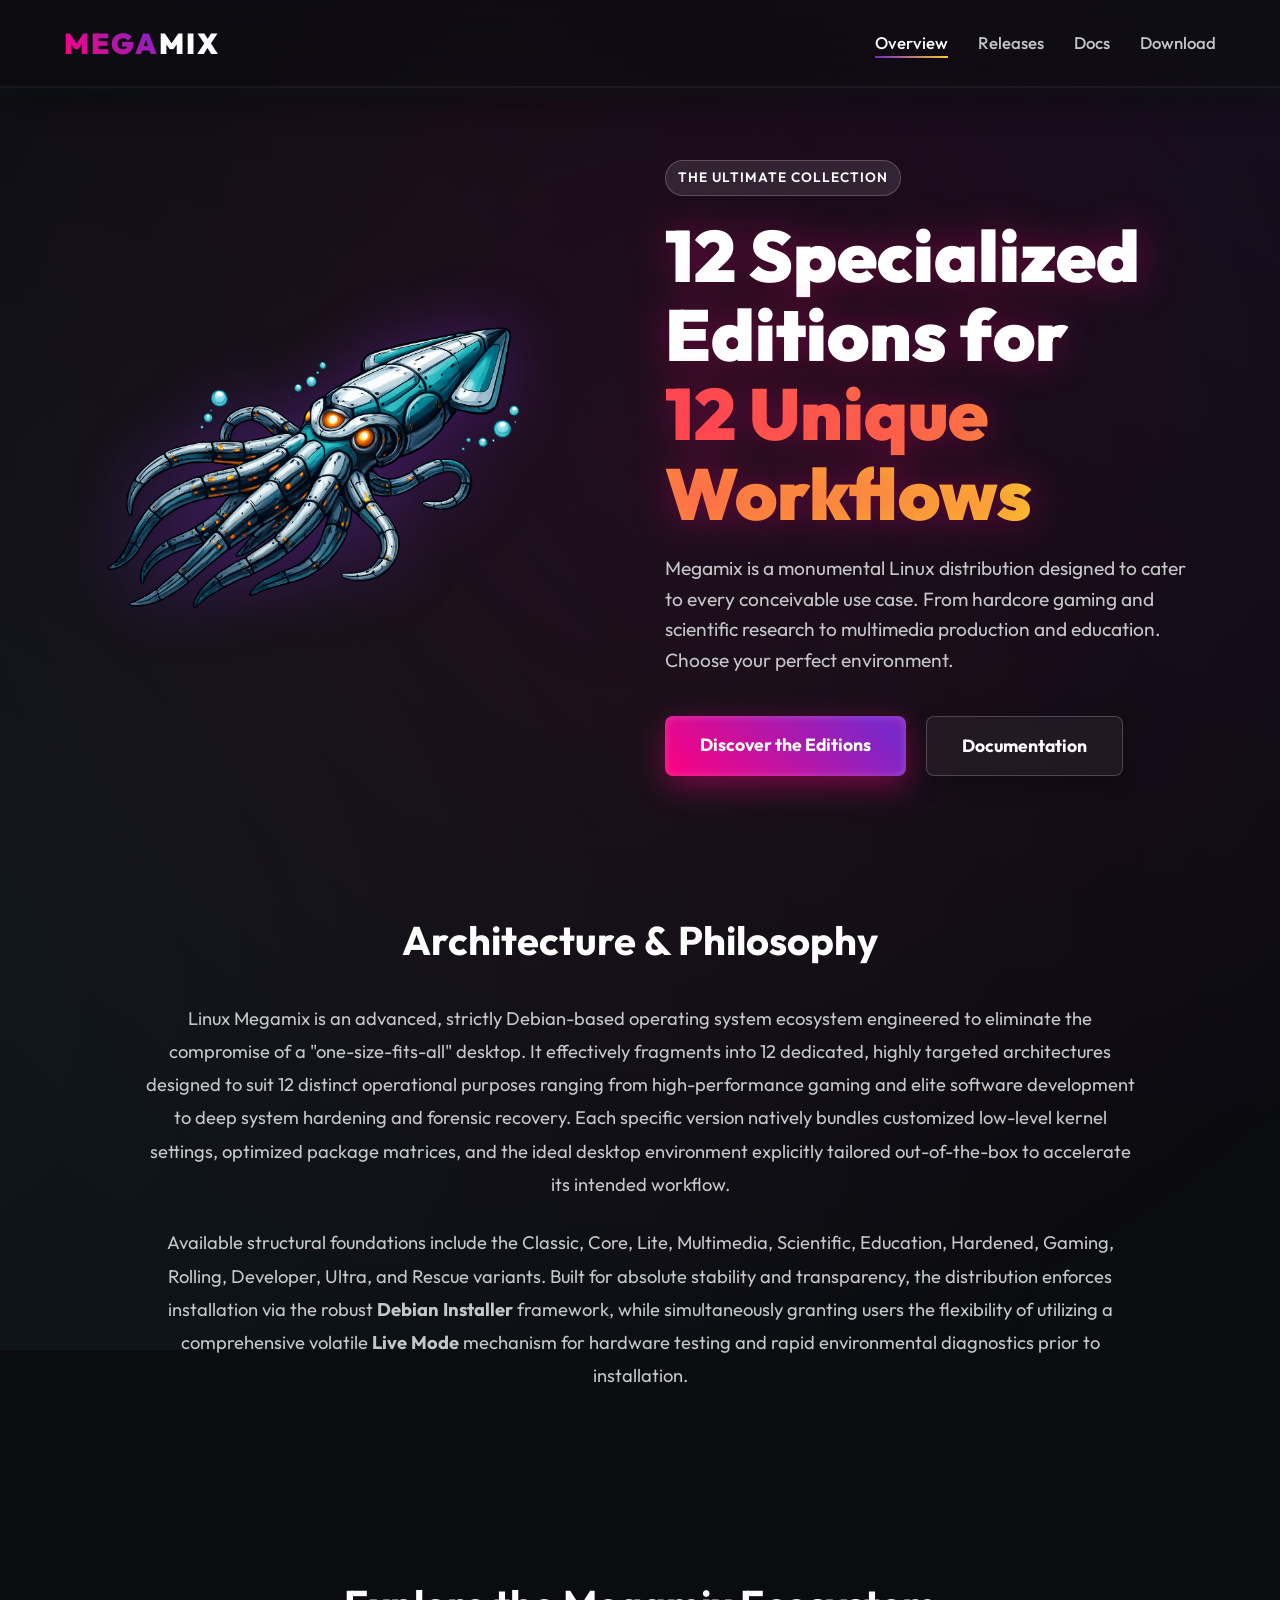
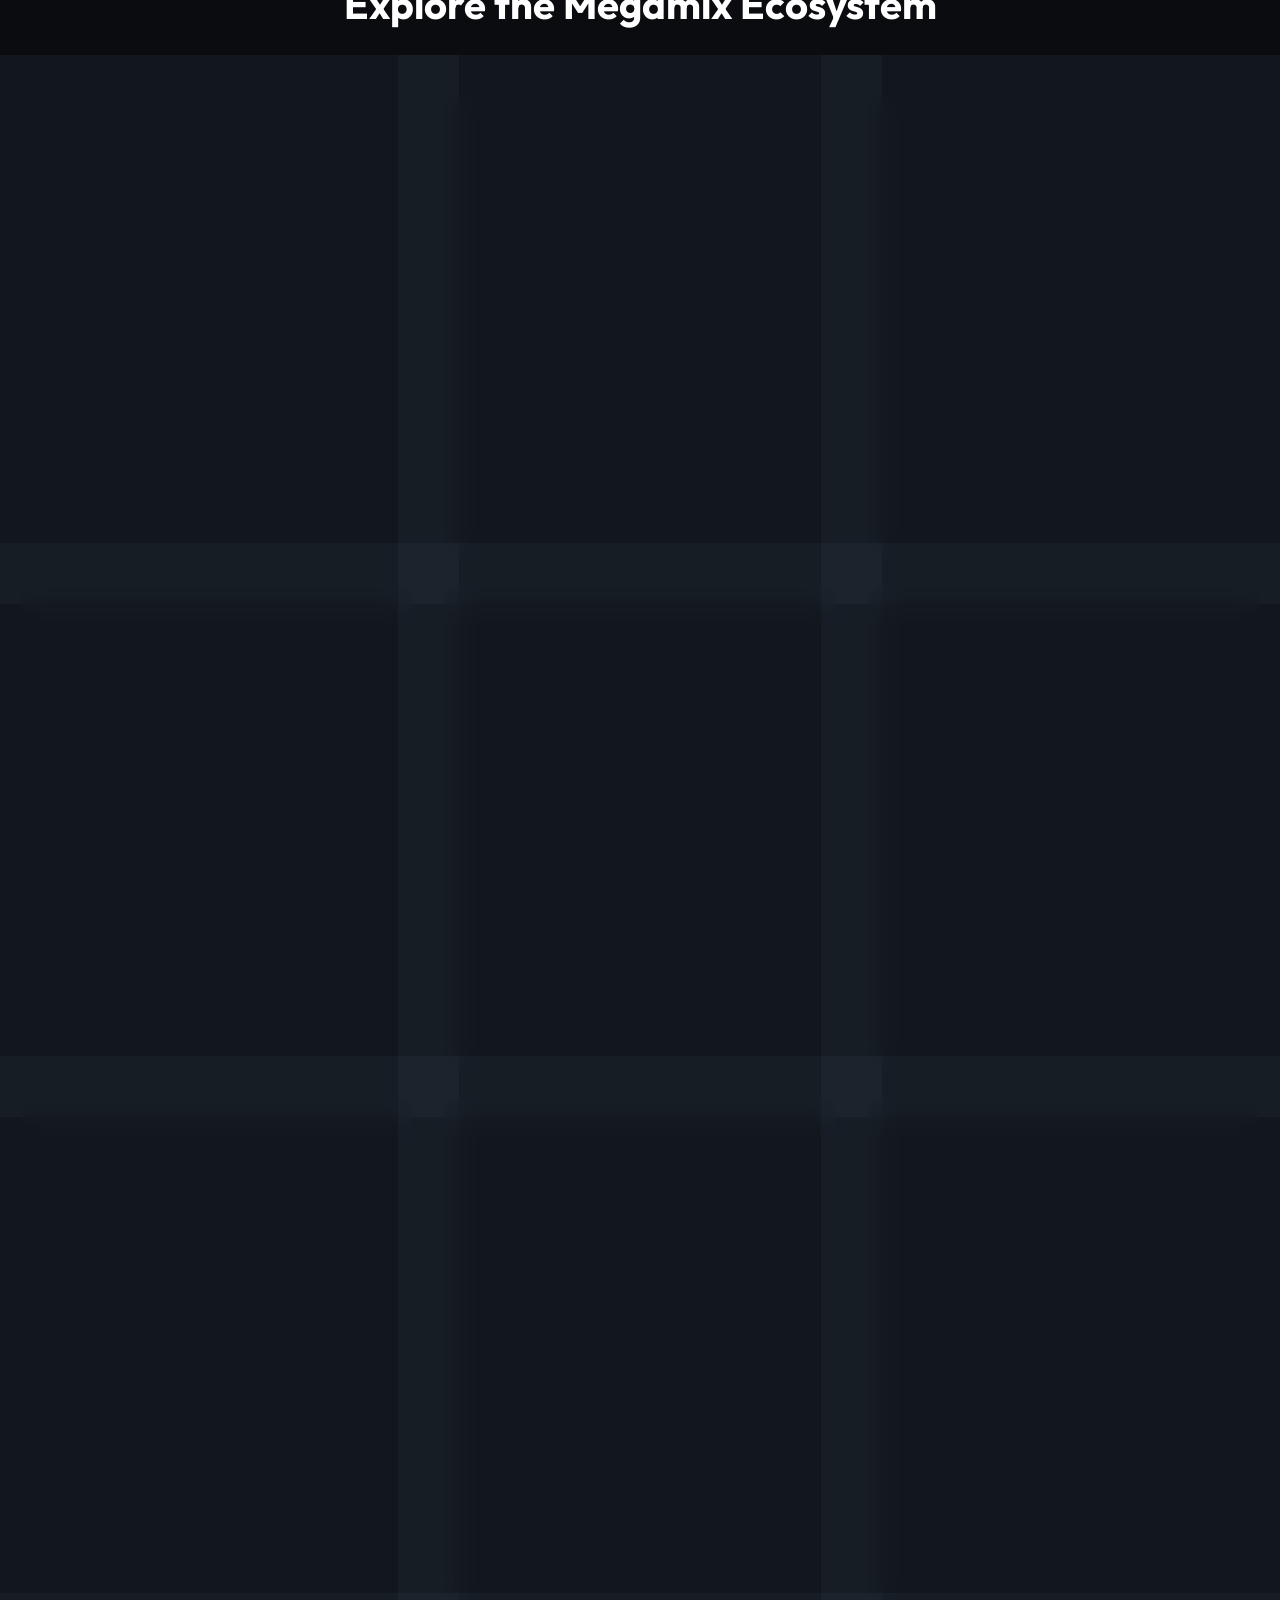
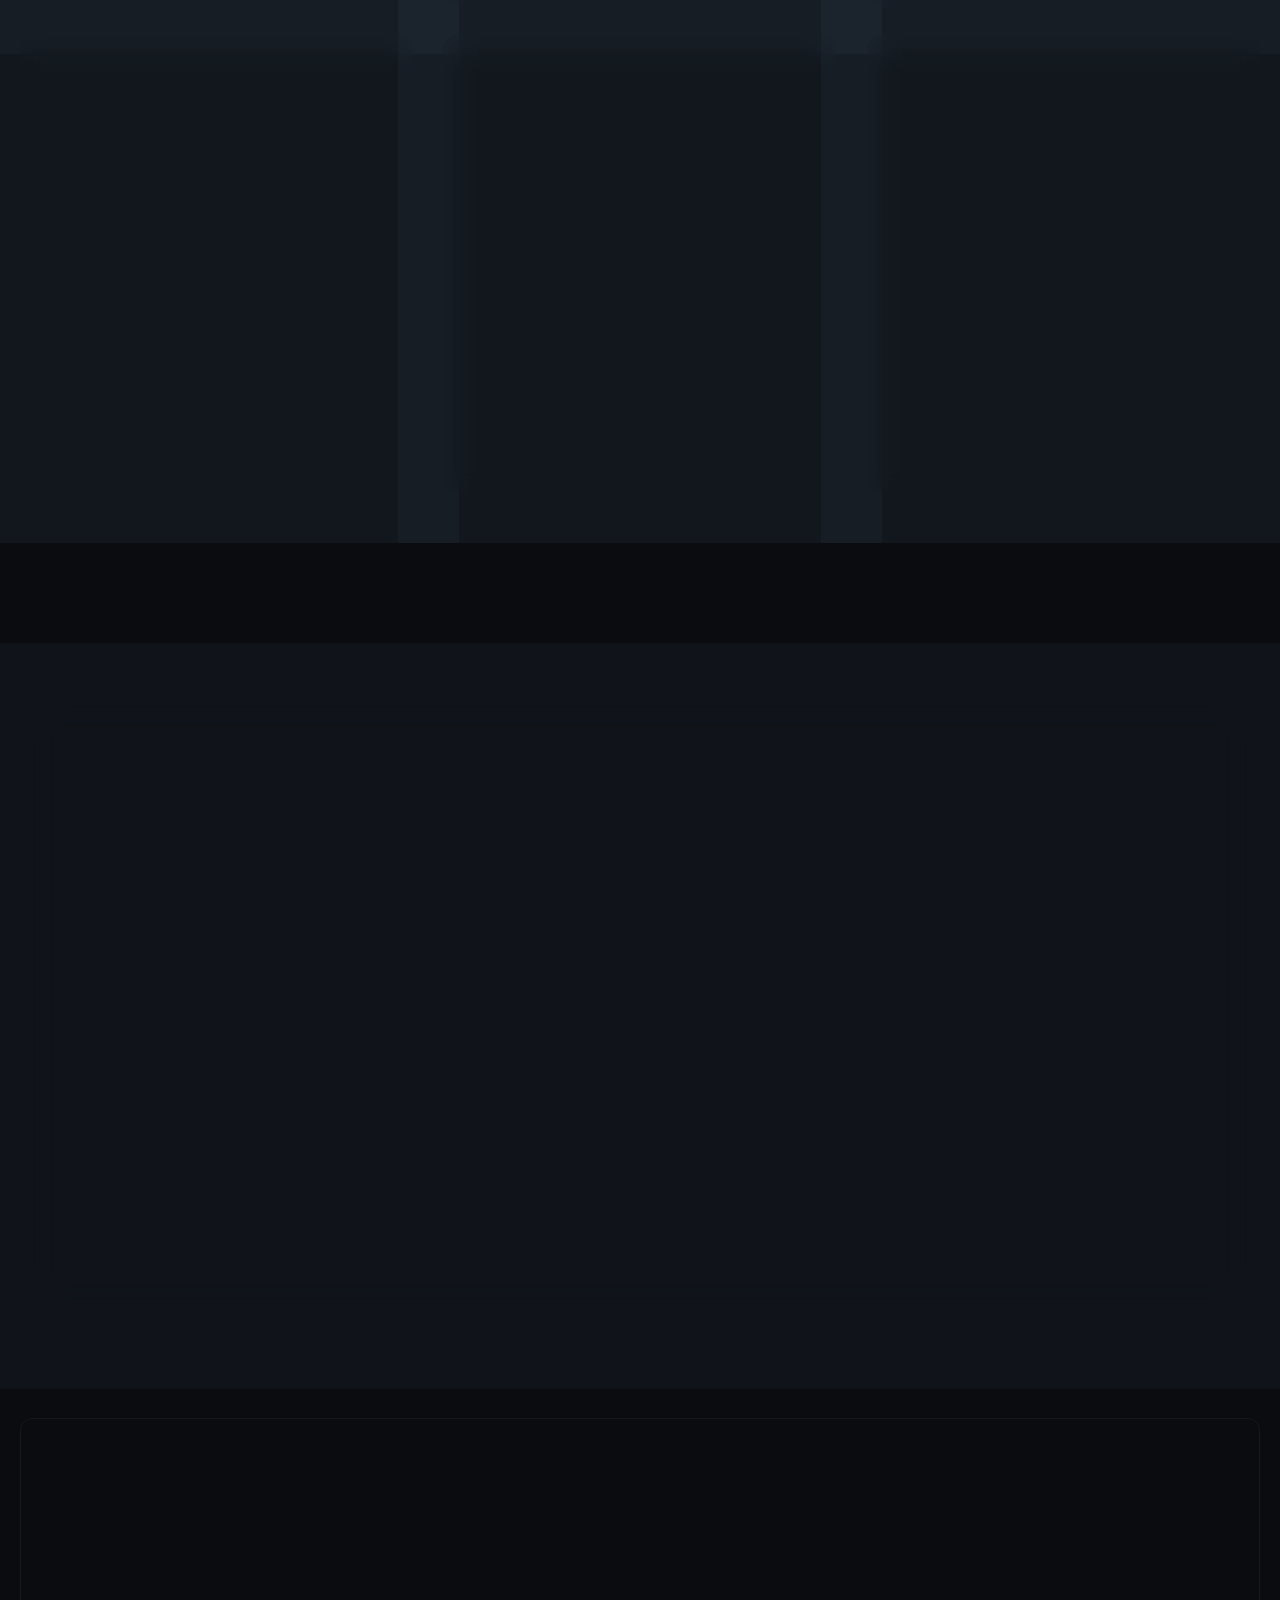
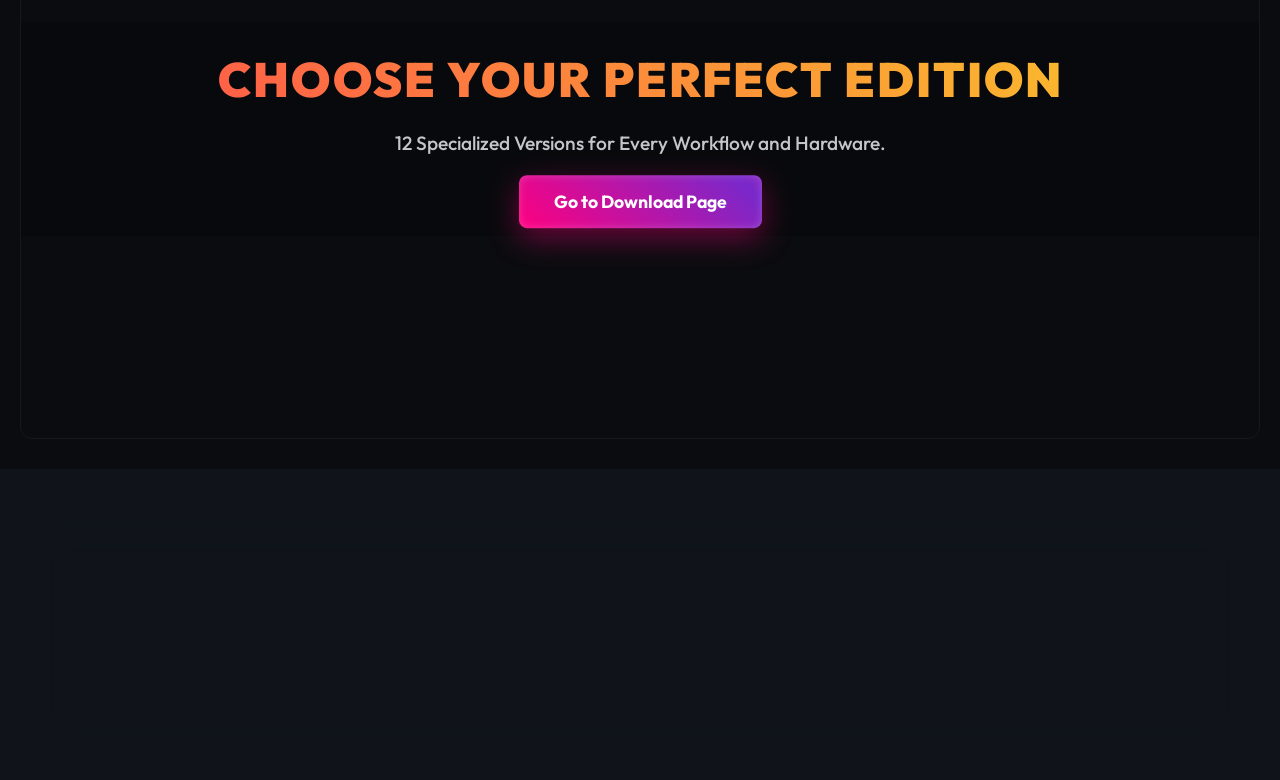
==== index.html @ 6d177a24 "Create" ====
<!DOCTYPE html>
<html lang="en">

<head>
    <meta charset="UTF-8">
    <meta name="viewport" content="width=device-width, initial-scale=1.0">
    <title>Megamix - Nixovena Labs</title>
    <link href="https://fonts.googleapis.com/css2?family=Outfit:wght@300;500;700;900&display=swap" rel="stylesheet">
    <link rel="icon" type="image/png" href="Assets/megamix.png">
    <link rel="stylesheet" href="style.css">
</head>

<body>

    <nav class="navbar">
        <a href="index.html" class="brand">
            <span class="mega-text">MEGA</span>MIX
        </a>
        <ul class="nav-links">
            <li><a href="index.html" class="active">Overview</a></li>
            <li><a href="releases.html">Releases</a></li>
            <li><a href="docs.html">Docs</a></li>
            <li><a href="download.html">Download</a></li>
        </ul>
    </nav>

    <div class="container">
        <!-- Hero Section -->
        <section class="hero">
            <div class="hero-image">
                <img src="Assets/megamix2.png" alt="Megamix Mascot">
            </div>
            <div class="hero-content">
                <div class="badge">The Ultimate Collection</div>
                <h1 class="page-title">
                    12 Specialized Editions for <br>
                    <span class="gradient-text">12 Unique Workflows</span>
                </h1>
                <p class="subtitle">
                    Megamix is a monumental Linux distribution designed to cater to every conceivable use case. From
                    hardcore gaming and scientific research to multimedia production and education. Choose your perfect
                    environment.
                </p>
                <div class="hero-buttons">
                    <a href="#editions" class="btn btn-primary">Discover the Editions</a>
                    <a href="docs.html" class="btn btn-secondary">Documentation</a>
                </div>
            </div>
        </section>

        <!-- About Section -->
        <section class="about-section" style="margin: 80px 0; text-align: center; padding: 0 20px;">
            <h2 class="section-title" style="margin-bottom: 30px; font-size: 2.5rem;">Architecture & Philosophy</h2>
            <p
                style="color: var(--text-muted); font-size: 1.15rem; line-height: 1.8; max-width: 1000px; margin: 0 auto;">
                Linux Megamix is an advanced, strictly Debian-based operating system ecosystem engineered to eliminate
                the compromise of a "one-size-fits-all" desktop. It effectively fragments into 12 dedicated, highly
                targeted architectures designed to suit 12 distinct operational purposes ranging from high-performance
                gaming and elite software development to deep system hardening and forensic recovery. Each specific
                version natively bundles customized low-level kernel settings, optimized package matrices, and the ideal
                desktop environment explicitly tailored out-of-the-box to accelerate its intended workflow.
            </p>
            <br>
            <p
                style="color: var(--text-muted); font-size: 1.15rem; line-height: 1.8; max-width: 1000px; margin: 0 auto;">
                Available structural foundations include the Classic, Core, Lite, Multimedia, Scientific, Education,
                Hardened, Gaming, Rolling, Developer, Ultra, and Rescue variants. Built for absolute stability and
                transparency, the distribution enforces installation via the robust <strong>Debian Installer</strong>
                framework, while simultaneously granting users the flexibility of utilizing a comprehensive volatile
                <strong>Live Mode</strong> mechanism for hardware testing and rapid environmental diagnostics prior to
                installation.
            </p>
        </section>

        <!-- The 12 Editions Showcase -->
        <section class="editions-section" id="editions">
            <h2 class="section-title">Explore the Megamix Ecosystem</h2>
            <div class="editions-grid" id="editions-container">

                <div class="edition-card">
                    <img src="Assets/classic.png" alt="Classic Edition" class="edition-image">
                    <div class="edition-content">
                        <div class="edition-name">Classic Edition</div>
                        <p class="edition-desc">Traditional paradigms and legacy desktop layouts for a familiar,
                            nostalgic computing experience.</p>
                        <a href="download.html" class="edition-link">Download</a>
                    </div>
                </div>

                <div class="edition-card">
                    <img src="Assets/dev.png" alt="Developer Edition" class="edition-image">
                    <div class="edition-content">
                        <div class="edition-name">Developer Edition</div>
                        <p class="edition-desc">Pre-configured with IDEs, compilers, and containerization engines for
                            software engineers.</p>
                        <a href="download.html" class="edition-link">Download</a>
                    </div>
                </div>

                <div class="edition-card">
                    <img src="Assets/lite.png" alt="Lite Edition" class="edition-image">
                    <div class="edition-content">
                        <div class="edition-name">Lite Edition</div>
                        <p class="edition-desc">Minimal resource footprint designed for reviving aging hardware without
                            sacrificing modernity.</p>
                        <a href="download.html" class="edition-link">Download</a>
                    </div>
                </div>

                <div class="edition-card">
                    <img src="Assets/hardened.png" alt="Hardened Edition" class="edition-image">
                    <div class="edition-content">
                        <div class="edition-name">Hardened Edition</div>
                        <p class="edition-desc">Strikes a perfect balance between deep system hardening and daily
                            usability. Pre-configured with essential security and privacy software.</p>
                        <a href="download.html" class="edition-link">Download</a>
                    </div>
                </div>

                <div class="edition-card">
                    <img src="Assets/gaming.png" alt="Gaming Edition" class="edition-image">
                    <div class="edition-content">
                        <div class="edition-name">Gaming Edition</div>
                        <p class="edition-desc">Injected with low-latency kernel optimizations, pre-installed
                            Proton/Steam integrations, and aggressive system performance tuning.</p>
                        <a href="download.html" class="edition-link">Download</a>
                    </div>
                </div>

                <div class="edition-card">
                    <img src="Assets/multi.png" alt="Multimedia Edition" class="edition-image">
                    <div class="edition-content">
                        <div class="edition-name">Multimedia Edition</div>
                        <p class="edition-desc">Low-latency kernel optimizations and professional studio software
                            out-of-the-box for audio,
                            video, and graphic production.</p>
                        <a href="download.html" class="edition-link">Download</a>
                    </div>
                </div>

                <div class="edition-card">
                    <img src="Assets/ultra.png" alt="Ultra Edition" class="edition-image">
                    <div class="edition-content">
                        <div class="edition-name">Ultra Edition</div>
                        <p class="edition-desc">The ultimate powerhouse offering an immense selection of premium
                            software. Features a multi-layered package management stack including Flatpak, Pacstall, and
                            Extrepo.</p>
                        <a href="download.html" class="edition-link">Download</a>
                    </div>
                </div>

                <div class="edition-card">
                    <img src="Assets/rolling.png" alt="Rolling Edition" class="edition-image">
                    <div class="edition-content">
                        <div class="edition-name">Rolling Edition</div>
                        <p class="edition-desc">Bleeding-edge repository configurations for users demanding the absolute
                            latest packages.</p>
                        <a href="download.html" class="edition-link">Download</a>
                    </div>
                </div>

                <div class="edition-card">
                    <img src="Assets/edu.png" alt="Education Edition" class="edition-image">
                    <div class="edition-content">
                        <div class="edition-name">Education Edition</div>
                        <p class="edition-desc">Packed with learning tools, academic software, and restrictive
                            safeguards for classroom environments.</p>
                        <a href="download.html" class="edition-link">Download</a>
                    </div>
                </div>

                <div class="edition-card">
                    <img src="Assets/sc.png" alt="Scientific Edition" class="edition-image">
                    <div class="edition-content">
                        <div class="edition-name">Scientific Edition</div>
                        <p class="edition-desc">Includes extensive mathematical computing, data analysis tools, and
                            laboratory ecosystems.</p>
                        <a href="download.html" class="edition-link">Download</a>
                    </div>
                </div>

                <div class="edition-card">
                    <img src="Assets/rescue.png" alt="Rescue-Live Edition" class="edition-image">
                    <div class="edition-content">
                        <div class="edition-name">Rescue-Live Edition</div>
                        <p class="edition-desc">Runs entirely in RAM. Equipped with advanced forensics, disk recovery,
                            and partitioning tools.</p>
                        <a href="download.html" class="edition-link">Download</a>
                    </div>
                </div>

                <div class="edition-card">
                    <img src="Assets/core.png" alt="Core Edition" class="edition-image">
                    <div class="edition-content">
                        <div class="edition-name">Core Edition</div>
                        <p class="edition-desc">The standard, unbloated foundation providing a reliable and robust daily
                            driver environment.</p>
                        <a href="download.html" class="edition-link">Download</a>
                    </div>
                </div>

            </div>
        </section>

        <!-- Megamix Panel Feature (Moved below editions) -->
        <section class="panel-section mega-glass-panel">
            <div class="panel-content">
                <h2 class="panel-title gradient-text">Megamix-Panel</h2>
                <h3 class="panel-subtitle">Simplifying Deep System Administration</h3>
                <p>Complex Linux administration shouldn't require memorizing advanced shell commands. The <strong>Megamix-Panel</strong> is a powerful, highly-automated command-line utility built directly into the core to strictly enforce this philosophy.</p>
                <p>Through a simple color-coded, numbered menu, users can execute complete system OS upgrades, natively install NVIDIA closed-source drivers, explicitly flush backend cache pipelines, switch specific DE setups, safely manage systemd daemon states, and seamlessly toggle ZRAM allocations—all handled flawlessly in a few keystrokes.</p>
            </div>
            <div class="panel-image-container">
                <img src="Assets/megamix-panel.png" alt="Megamix Panel Interface" class="panel-image glow-image float-anim">
            </div>
        </section>

        <!-- Teaser Video Section -->
        <section class="teaser-section">
            <div class="teaser-container">
                <video autoplay muted loop playsinline class="teaser-video">
                    <source src="Assets/teaser.mp4" type="video/mp4">
                    Your browser does not support the video tag.
                </video>
                <div class="teaser-overlay">
                    <h2 class="teaser-slogan">CHOOSE YOUR PERFECT EDITION</h2>
                    <p class="teaser-text">12 Specialized Versions for Every Workflow and Hardware.</p>
                    <a href="download.html" class="btn btn-primary">Go to Download Page</a>
                </div>
            </div>
        </section>

        <footer class="footer mega-glass-panel" style="display: flex; flex-direction: column; align-items: center; padding: 40px; margin-top: 80px; border-bottom: none; border-left: none; border-right: none; border-radius: 0;">
            <div style="display: flex; align-items: center; justify-content: center; margin-bottom: 25px;">
                <img src="Assets/megamix.png" alt="Megamix Logo" style="height: 60px; width: auto; filter: drop-shadow(0 0 15px rgba(102, 252, 241, 0.4));">
            </div>
            <div style="display: flex; gap: 30px; margin-bottom: 25px;">
                <a href="https://github.com/Nixovena" target="_blank" style="color: var(--text-muted); text-decoration: none; font-size: 1rem; transition: color 0.3s; display: flex; align-items: center; gap: 8px;">
                    <svg width="24" height="24" viewBox="0 0 24 24" fill="currentColor"><path d="M12 0c-6.626 0-12 5.373-12 12 0 5.302 3.438 9.8 8.207 11.387.599.111.793-.261.793-.577v-2.234c-3.338.726-4.033-1.416-4.033-1.416-.546-1.387-1.333-1.756-1.333-1.756-1.089-.745.083-.729.083-.729 1.205.084 1.839 1.237 1.839 1.237 1.07 1.834 2.807 1.304 3.492.997.107-.775.418-1.305.762-1.604-2.665-.305-5.467-1.334-5.467-5.931 0-1.311.469-2.381 1.236-3.221-.124-.303-.535-1.524.117-3.176 0 0 1.008-.322 3.301 1.23.957-.266 1.983-.399 3.003-.404 1.02.005 2.047.138 3.006.404 2.291-1.552 3.297-1.23 3.297-1.23.653 1.653.242 2.874.118 3.176.77.84 1.235 1.911 1.235 3.221 0 4.609-2.807 5.624-5.479 5.921.43.372.823 1.102.823 2.222v3.293c0 .319.192.694.801.576 4.765-1.589 8.199-6.086 8.199-11.386 0-6.627-5.373-12-12-12z"/></svg>
                    GitHub
                </a>
                <a href="https://x.com/nixovena" target="_blank" style="color: var(--text-muted); text-decoration: none; font-size: 1rem; transition: color 0.3s; display: flex; align-items: center; gap: 8px;">
                    <svg width="22" height="22" viewBox="0 0 24 24" fill="currentColor"><path d="M18.244 2.25h3.308l-7.227 8.26 8.502 11.24H16.17l-5.214-6.817L4.99 21.75H1.68l7.73-8.835L1.254 2.25H8.08l4.713 6.231zm-1.161 17.52h1.833L7.084 4.126H5.117z"/></svg>
                    X
                </a>
                <a href="https://nixovena.org" target="_blank" style="color: var(--text-muted); text-decoration: none; font-size: 1rem; transition: color 0.3s; display: flex; align-items: center; gap: 6px;">
                    <svg width="24" height="24" viewBox="0 0 24 24" fill="none" stroke="currentColor" stroke-width="2" stroke-linecap="round" stroke-linejoin="round"><circle cx="12" cy="12" r="10"/><path d="M12 2a15.3 15.3 0 0 1 4 10 15.3 15.3 0 0 1-4 10 15.3 15.3 0 0 1-4-10 15.3 15.3 0 0 1 4-10z"/><line x1="2" y1="12" x2="22" y2="12"/></svg>
                    Nixovena
                </a>
            </div>
            <div style="color: var(--text-muted); font-size: 0.95rem; font-weight: 500;">
                Developed by <a href="https://nixovena.org" target="_blank" style="color: inherit; text-decoration: underline;">Nixovena Labs</a>.
            </div>
        </footer>
    </div>

    <!-- Lightbox Modal -->
    <div id="imageModal" class="modal">
        <span class="close">&times;</span>
        <img class="modal-content" id="img01">
    </div>

    <script>
        // Get the modal
        var modal = document.getElementById("imageModal");
        var modalImg = document.getElementById("img01");

        // Select all images inside edition cards and the panel image
        var images = document.querySelectorAll('.edition-image, .panel-section img');

        images.forEach(img => {
            img.onclick = function () {
                modal.style.display = "block";
                modalImg.src = this.src;
            }
        });

        // Get the <span> element that closes the modal
        var span = document.getElementsByClassName("close")[0];

        // When the user clicks on <span> (x), close the modal
        span.onclick = function () {
            modal.style.display = "none";
        }

        // Close when clicking outside the image
        modal.onclick = function (event) {
            if (event.target == modal) {
                modal.style.display = "none";
            }
        }
    </script>
</body>

</html>
---- style.css ----
:root {
    --bg-main: #0b0c10;
    --bg-secondary: #1f2833;
    --text-primary: #ffffff;
    --text-muted: #c5c6c7;

    /* Vibrant Hippie/Mega gradient colors */
    --gradient-1: #ff007f;
    --gradient-2: #7928ca;
    --gradient-3: #ff4d4d;
    --gradient-4: #f9cb28;

    --accent: #66fcf1;
    --accent-hover: #45a29e;

    --font-main: 'Outfit', sans-serif;
}

html {
    scroll-behavior: smooth;
}

* {
    margin: 0;
    padding: 0;
    box-sizing: border-box;
}

body {
    background-color: var(--bg-main);
    color: var(--text-primary);
    font-family: var(--font-main);
    line-height: 1.6;
    overflow-x: hidden;
    position: relative;
}

/* Ultimate Background Mesh */
body::before {
    content: '';
    position: fixed;
    top: -50%;
    left: -50%;
    width: 200%;
    height: 200%;
    background: radial-gradient(circle at 50% 50%, rgba(255, 0, 127, 0.08), transparent 60%),
                radial-gradient(circle at 80% 20%, rgba(121, 40, 202, 0.08), transparent 50%),
                radial-gradient(circle at 20% 80%, rgba(102, 252, 241, 0.05), transparent 50%);
    z-index: -1;
    animation: rotateMesh 40s linear infinite;
    pointer-events: none;
}

@keyframes rotateMesh {
    0% { transform: rotate(0deg); }
    100% { transform: rotate(360deg); }
}

/* Ultimate Custom Scrollbar */
::-webkit-scrollbar {
    width: 12px;
}
::-webkit-scrollbar-track {
    background: var(--bg-main);
}
::-webkit-scrollbar-thumb {
    background: linear-gradient(var(--gradient-1), var(--gradient-2));
    border-radius: 6px;
    border: 2px solid var(--bg-main);
}
::-webkit-scrollbar-thumb:hover {
    background: linear-gradient(var(--gradient-3), var(--gradient-4));
}

/* Navbar Setup */
.navbar {
    display: flex;
    justify-content: space-between;
    align-items: center;
    padding: 20px 5%;
    background: rgba(11, 12, 16, 0.6);
    -webkit-backdrop-filter: blur(20px);
    backdrop-filter: blur(20px);
    border-bottom: 2px solid rgba(255, 255, 255, 0.05);
    box-shadow: 0 10px 30px rgba(0, 0, 0, 0.5), 0 0 20px rgba(102, 252, 241, 0.1);
    position: sticky;
    top: 0;
    z-index: 1000;
}

.brand {
    font-size: 1.8rem;
    font-weight: 900;
    color: var(--text-primary);
    text-decoration: none;
    letter-spacing: 2px;
}

.mega-text {
    background: linear-gradient(45deg, var(--gradient-1), var(--gradient-2));
    -webkit-background-clip: text;
    background-clip: text;
    -webkit-text-fill-color: transparent;
    color: transparent;
}

.nav-links {
    list-style: none;
    display: flex;
    gap: 30px;
}

.nav-links a {
    color: var(--text-muted);
    text-decoration: none;
    font-weight: 500;
    font-size: 1.05rem;
    position: relative;
    transition: color 0.3s;
}

.nav-links a:hover,
.nav-links a.active {
    color: var(--text-primary);
}

.nav-links a::after {
    content: '';
    position: absolute;
    width: 0;
    height: 2px;
    bottom: -5px;
    left: 0;
    background: linear-gradient(90deg, var(--gradient-2), var(--gradient-4));
    transition: width 0.3s;
}

.nav-links a:hover::after,
.nav-links a.active::after {
    width: 100%;
}

.container {
    max-width: 1400px;
    margin: 0 auto;
    padding: 20px;
}

/* Hero Section */
.hero {
    display: flex;
    align-items: center;
    justify-content: space-between;
    min-height: 80vh;
    gap: 50px;
}

.hero-image {
    flex: 1;
    display: flex;
    justify-content: center;
    position: relative;
}

.hero-image img {
    max-width: 90%;
    width: 500px;
    height: auto;
    filter: drop-shadow(0 0 30px rgba(121, 40, 202, 0.4));
    animation: float 6s ease-in-out infinite;
}

@keyframes float {
    0% {
        transform: translateY(0px) rotate(0deg);
    }

    50% {
        transform: translateY(-20px) rotate(2deg);
    }

    100% {
        transform: translateY(0px) rotate(0deg);
    }
}

.hero-content {
    flex: 1;
}

.badge {
    display: inline-block;
    padding: 6px 12px;
    background: rgba(255, 255, 255, 0.1);
    border: 1px solid rgba(255, 255, 255, 0.2);
    border-radius: 50px;
    font-size: 0.85rem;
    font-weight: 600;
    letter-spacing: 1px;
    text-transform: uppercase;
    margin-bottom: 20px;
}

.page-title {
    font-size: 4.5rem;
    font-weight: 900;
    line-height: 1.1;
    margin-bottom: 20px;
    text-shadow: 0 0 40px rgba(255, 0, 127, 0.4);
}

.gradient-text {
    background: linear-gradient(to right, var(--gradient-3), var(--gradient-4), var(--gradient-1));
    background-size: 200% auto;
    animation: shine 5s linear infinite;
    -webkit-background-clip: text;
    background-clip: text;
    -webkit-text-fill-color: transparent;
    color: transparent;
}

@keyframes shine {
    to {
        background-position: 200% center;
    }
}

.subtitle {
    font-size: 1.2rem;
    color: var(--text-muted);
    margin-bottom: 40px;
    max-width: 90%;
}

.hero-buttons {
    display: flex;
    gap: 20px;
}

.btn {
    padding: 15px 35px;
    font-size: 1.1rem;
    font-weight: 700;
    text-decoration: none;
    border-radius: 8px;
    transition: all 0.3s;
    text-align: center;
}

.btn-primary {
    background: linear-gradient(45deg, var(--gradient-1), var(--gradient-2), var(--gradient-1));
    background-size: 200% auto;
    color: white;
    box-shadow: 0 10px 30px rgba(255, 0, 127, 0.4), inset 0 0 10px rgba(255, 255, 255, 0.2);
    border: none;
    animation: shine 4s linear infinite;
}

.btn-primary:hover {
    transform: translateY(-5px) scale(1.05);
    box-shadow: 0 20px 40px rgba(255, 0, 127, 0.6), 0 0 30px rgba(121, 40, 202, 0.6);
}

.btn-secondary {
    background: rgba(255, 255, 255, 0.05);
    backdrop-filter: blur(5px);
    color: var(--text-primary);
    border: 1px solid rgba(255, 255, 255, 0.2);
    box-shadow: 0 10px 20px rgba(0, 0, 0, 0.2);
}

.btn-secondary:hover {
    border-color: var(--accent);
    background: rgba(102, 252, 241, 0.1);
    transform: translateY(-5px) scale(1.05);
    box-shadow: 0 15px 30px rgba(102, 252, 241, 0.3);
    color: var(--accent);
}

/* Editions Section */
.editions-section {
    padding: 100px 0;
}

.section-title {
    font-size: 2.5rem;
    text-align: center;
    margin-bottom: 60px;
}

.editions-grid {
    display: grid;
    grid-template-columns: repeat(auto-fit, minmax(350px, 1fr));
    gap: 30px;
}

/* Base Card for Editions (Will be filled later) */
.edition-card {
    background: rgba(31, 40, 51, 0.4);
    backdrop-filter: blur(12px);
    -webkit-backdrop-filter: blur(12px);
    border-radius: 16px;
    overflow: hidden;
    position: relative;
    border: 1px solid rgba(255, 255, 255, 0.08);
    transition: all 0.4s cubic-bezier(0.175, 0.885, 0.32, 1.275);
    display: flex;
    flex-direction: column;
    box-shadow: 0 4px 30px rgba(0, 0, 0, 0.1);
}

.edition-card::before {
    content: '';
    position: absolute;
    top: 0; left: 0; right: 0; bottom: 0;
    border-radius: 16px;
    padding: 2px;
    background: linear-gradient(45deg, transparent, transparent);
    -webkit-mask: linear-gradient(#fff 0 0) content-box, linear-gradient(#fff 0 0);
    -webkit-mask-composite: xor;
    transition: background 0.5s;
    pointer-events: none;
    z-index: 10;
}

.edition-card:hover {
    transform: translateY(-15px) scale(1.02);
    box-shadow: 0 20px 50px rgba(255, 0, 127, 0.2), 0 0 20px rgba(102, 252, 241, 0.2);
    border-color: transparent;
}

.edition-card:hover::before {
    background: linear-gradient(45deg, var(--gradient-1), var(--accent), var(--gradient-2));
}

.edition-image {
    width: 100%;
    height: 260px;
    object-fit: cover;
    border-bottom: 2px solid var(--gradient-2);
    cursor: pointer;
    transition: transform 0.5s ease;
}

.edition-card:hover .edition-image {
    transform: scale(1.05);
}

/* Lightbox / Modal Styling */
.modal {
    display: none;
    position: fixed;
    z-index: 2000;
    padding-top: 50px;
    left: 0;
    top: 0;
    width: 100%;
    height: 100%;
    overflow: auto;
    background-color: rgba(0, 0, 0, 0.9);
    -webkit-backdrop-filter: blur(5px);
    backdrop-filter: blur(5px);
}

.modal-content {
    margin: auto;
    display: block;
    max-width: 90%;
    max-height: 85vh;
    border: 2px solid var(--accent);
    box-shadow: 0 0 30px rgba(102, 252, 241, 0.3);
    border-radius: 8px;
    animation: zoom 0.3s ease-out;
}

@keyframes zoom {
    from {
        transform: scale(0.8);
        opacity: 0;
    }

    to {
        transform: scale(1);
        opacity: 1;
    }
}

.close {
    position: absolute;
    top: 20px;
    right: 35px;
    color: #f1f1f1;
    font-size: 40px;
    font-weight: bold;
    transition: 0.3s;
    cursor: pointer;
}

.close:hover,
.close:focus {
    color: var(--gradient-1);
    text-decoration: none;
    cursor: pointer;
}

.edition-content {
    padding: 25px;
    flex: 1;
    display: flex;
    flex-direction: column;
}

.edition-name {
    font-size: 1.5rem;
    font-weight: 700;
    margin-bottom: 10px;
    color: var(--accent);
}

.edition-desc {
    color: var(--text-muted);
    font-size: 0.95rem;
    margin-bottom: 20px;
    flex: 1;
}

.edition-link {
    text-decoration: none;
    color: var(--text-primary);
    font-weight: 600;
    display: inline-block;
    border-bottom: 2px solid var(--gradient-1);
    align-self: flex-start;
    padding-bottom: 2px;
    transition: color 0.3s;
}

.edition-link:hover {
    color: var(--gradient-4);
}

/* Footer */
.footer {
    text-align: center;
    padding: 40px;
    margin-top: 50px;
    border-top: 1px solid rgba(255, 255, 255, 0.05);
    color: var(--text-muted);
}

/* Teaser Section */
.teaser-section {
    margin: 80px 0;
    border-radius: 12px;
    overflow: hidden;
    position: relative;
    border: 1px solid rgba(255, 255, 255, 0.05);
}

.teaser-container {
    position: relative;
    width: 100%;
    height: auto;
    overflow: hidden;
    display: flex;
    align-items: center;
    justify-content: center;
}

.teaser-video {
    width: 100%;
    height: auto;
    z-index: 1;
    display: block;
}

.teaser-overlay {
    position: absolute;
    top: 50%;
    left: 50%;
    transform: translate(-50%, -50%);
    z-index: 2;
    text-align: center;
    color: #fff;
    padding: 20px;
    width: 100%;
    background: rgba(0, 0, 0, 0.2);
}

.teaser-slogan {
    font-size: 3rem;
    font-weight: 900;
    margin-bottom: 10px;
    text-transform: uppercase;
    letter-spacing: 2px;
    background: linear-gradient(45deg, var(--gradient-3), var(--gradient-4));
    -webkit-background-clip: text;
    -webkit-text-fill-color: transparent;
    background-clip: text;
}

.teaser-text {
    font-size: 1.2rem;
    color: var(--text-muted);
    margin-bottom: 30px;
    font-weight: 500;
}

/* Ultimate Mega Utilities & Panel Styles */
.mega-glass-panel {
    background: rgba(31, 40, 51, 0.3);
    backdrop-filter: blur(20px);
    -webkit-backdrop-filter: blur(20px);
    border-radius: 20px;
    border: 1px solid rgba(255, 255, 255, 0.1);
    box-shadow: 0 10px 40px rgba(0, 0, 0, 0.6), inset 0 0 20px rgba(255, 255, 255, 0.02);
    position: relative;
    overflow: hidden;
}

.mega-glass-panel::before {
    content: '';
    position: absolute;
    top: 0; left: 0; right: 0; bottom: 0;
    border-radius: 20px;
    padding: 2px;
    background: linear-gradient(135deg, rgba(255,0,127,0.5), transparent, rgba(102,252,241,0.5));
    -webkit-mask: linear-gradient(#fff 0 0) content-box, linear-gradient(#fff 0 0);
    -webkit-mask-composite: xor;
    pointer-events: none;
    z-index: 1;
}

.glow-text {
    text-shadow: 0 0 20px var(--accent), 0 0 40px var(--accent);
}

.glow-image {
    filter: drop-shadow(0 0 30px rgba(102, 252, 241, 0.4)) drop-shadow(0 0 10px rgba(255, 0, 127, 0.3));
    transition: filter 0.5s;
}

.glow-image:hover {
    filter: drop-shadow(0 0 50px rgba(102, 252, 241, 0.8)) drop-shadow(0 0 20px rgba(255, 0, 127, 0.6));
}

.float-anim {
    animation: floatFast 4s ease-in-out infinite;
}

@keyframes floatFast {
    0% { transform: translateY(0px); }
    50% { transform: translateY(-15px); }
    100% { transform: translateY(0px); }
}

.panel-section {
    display: flex;
    gap: 50px;
    margin: 100px 0;
    padding: 60px;
    align-items: center;
    flex-wrap: wrap;
    z-index: 5;
}

.panel-content {
    flex: 1;
    min-width: 350px;
    position: relative;
    z-index: 2;
}

.panel-title {
    font-size: 3.5rem;
    margin-bottom: 20px;
}

.panel-subtitle {
    font-size: 1.5rem;
    margin-bottom: 30px;
    color: var(--text-primary);
    text-shadow: 0 2px 10px rgba(0,0,0,0.5);
}

.panel-content p {
    color: var(--text-muted);
    line-height: 1.8;
    margin-bottom: 20px;
    font-size: 1.1rem;
}

.panel-image-container {
    flex: 1;
    min-width: 350px;
    text-align: center;
    position: relative;
    z-index: 2;
}

.panel-image {
    max-width: 100%;
    border-radius: 12px;
    border: 1px solid rgba(255,255,255,0.2);
}
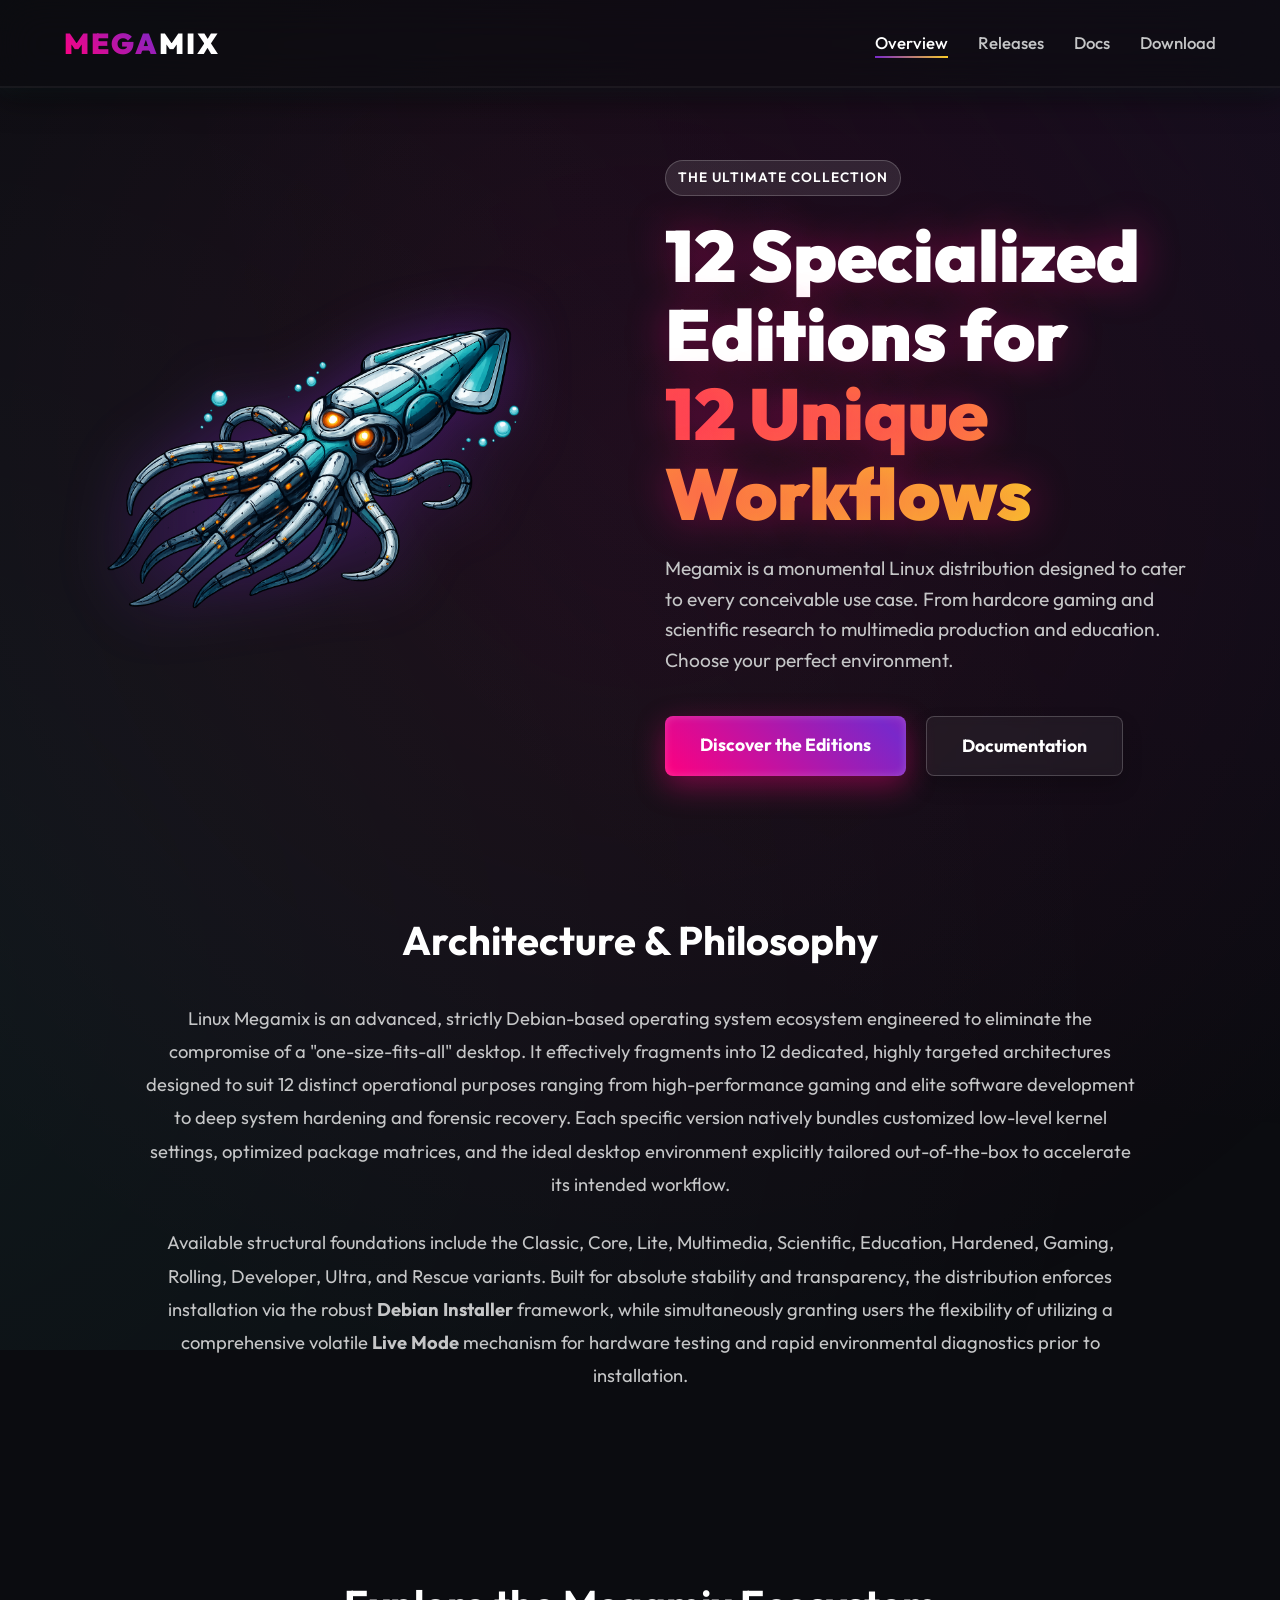
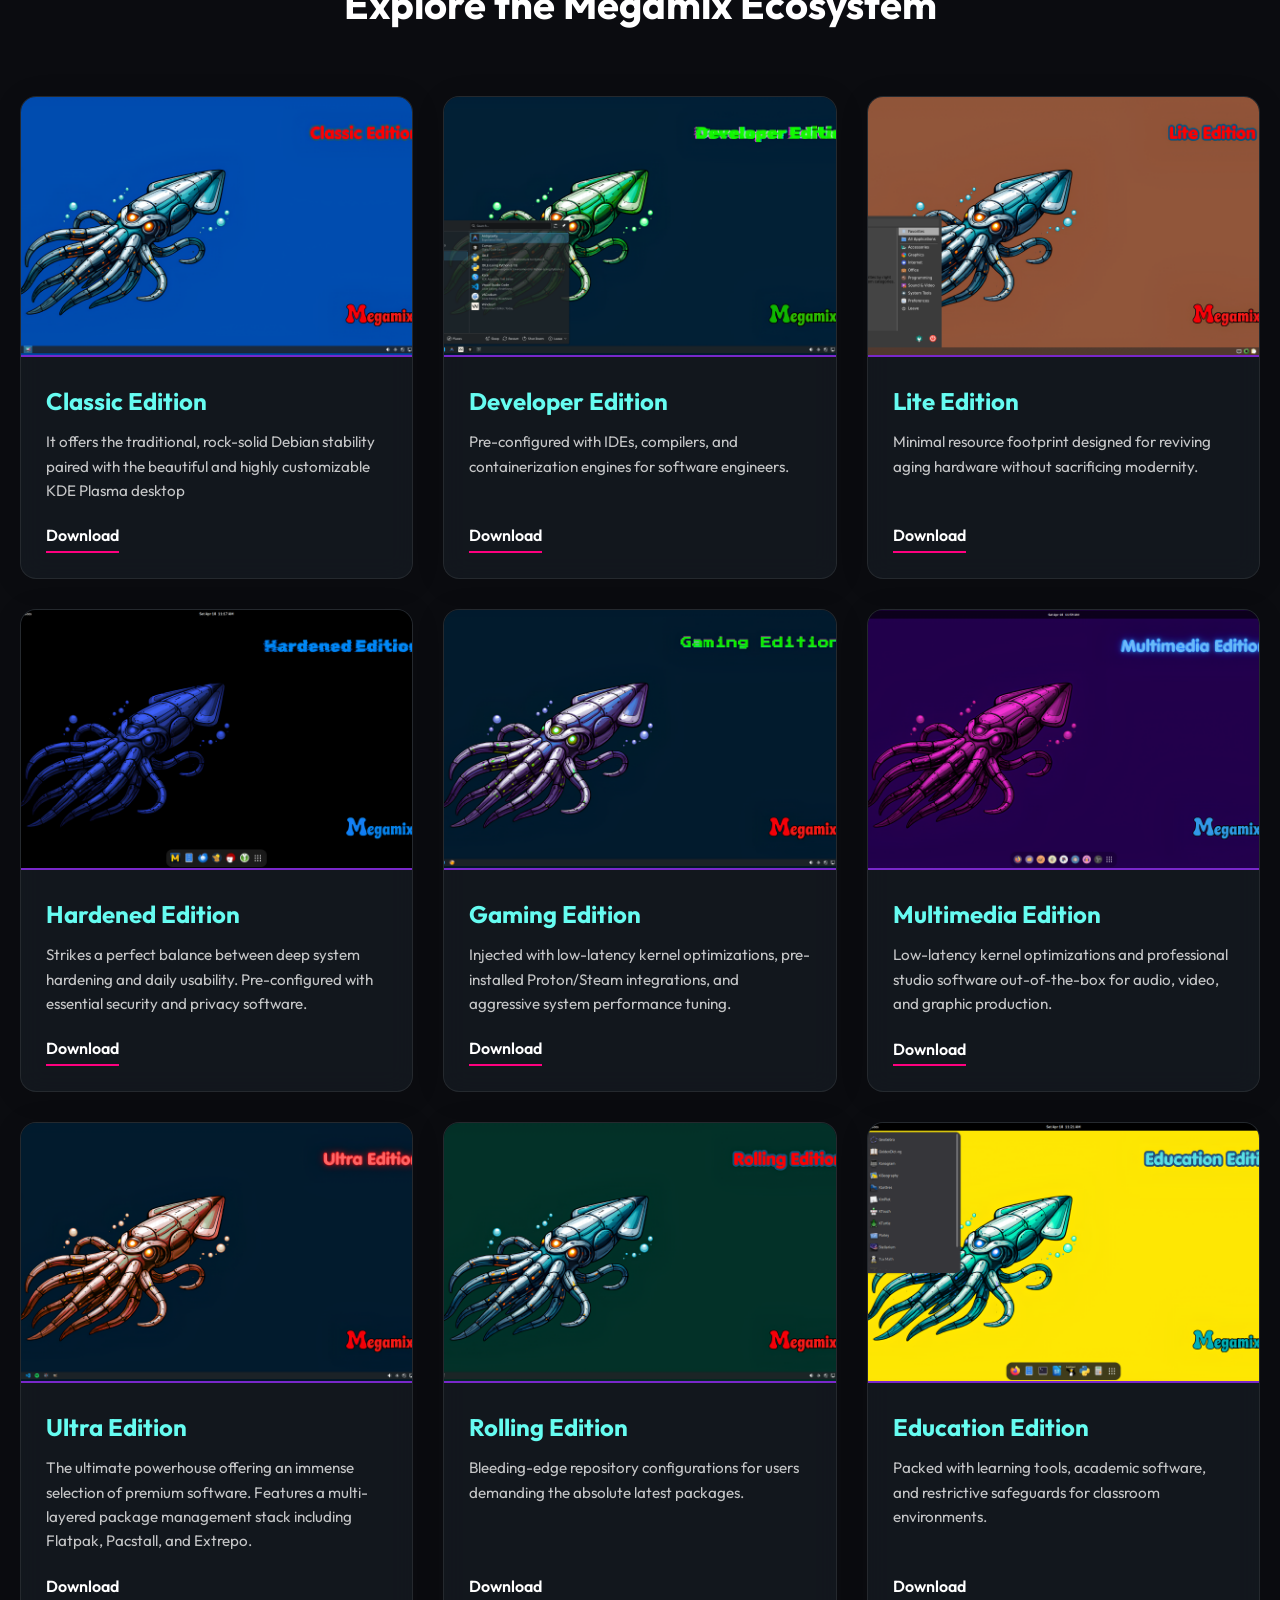
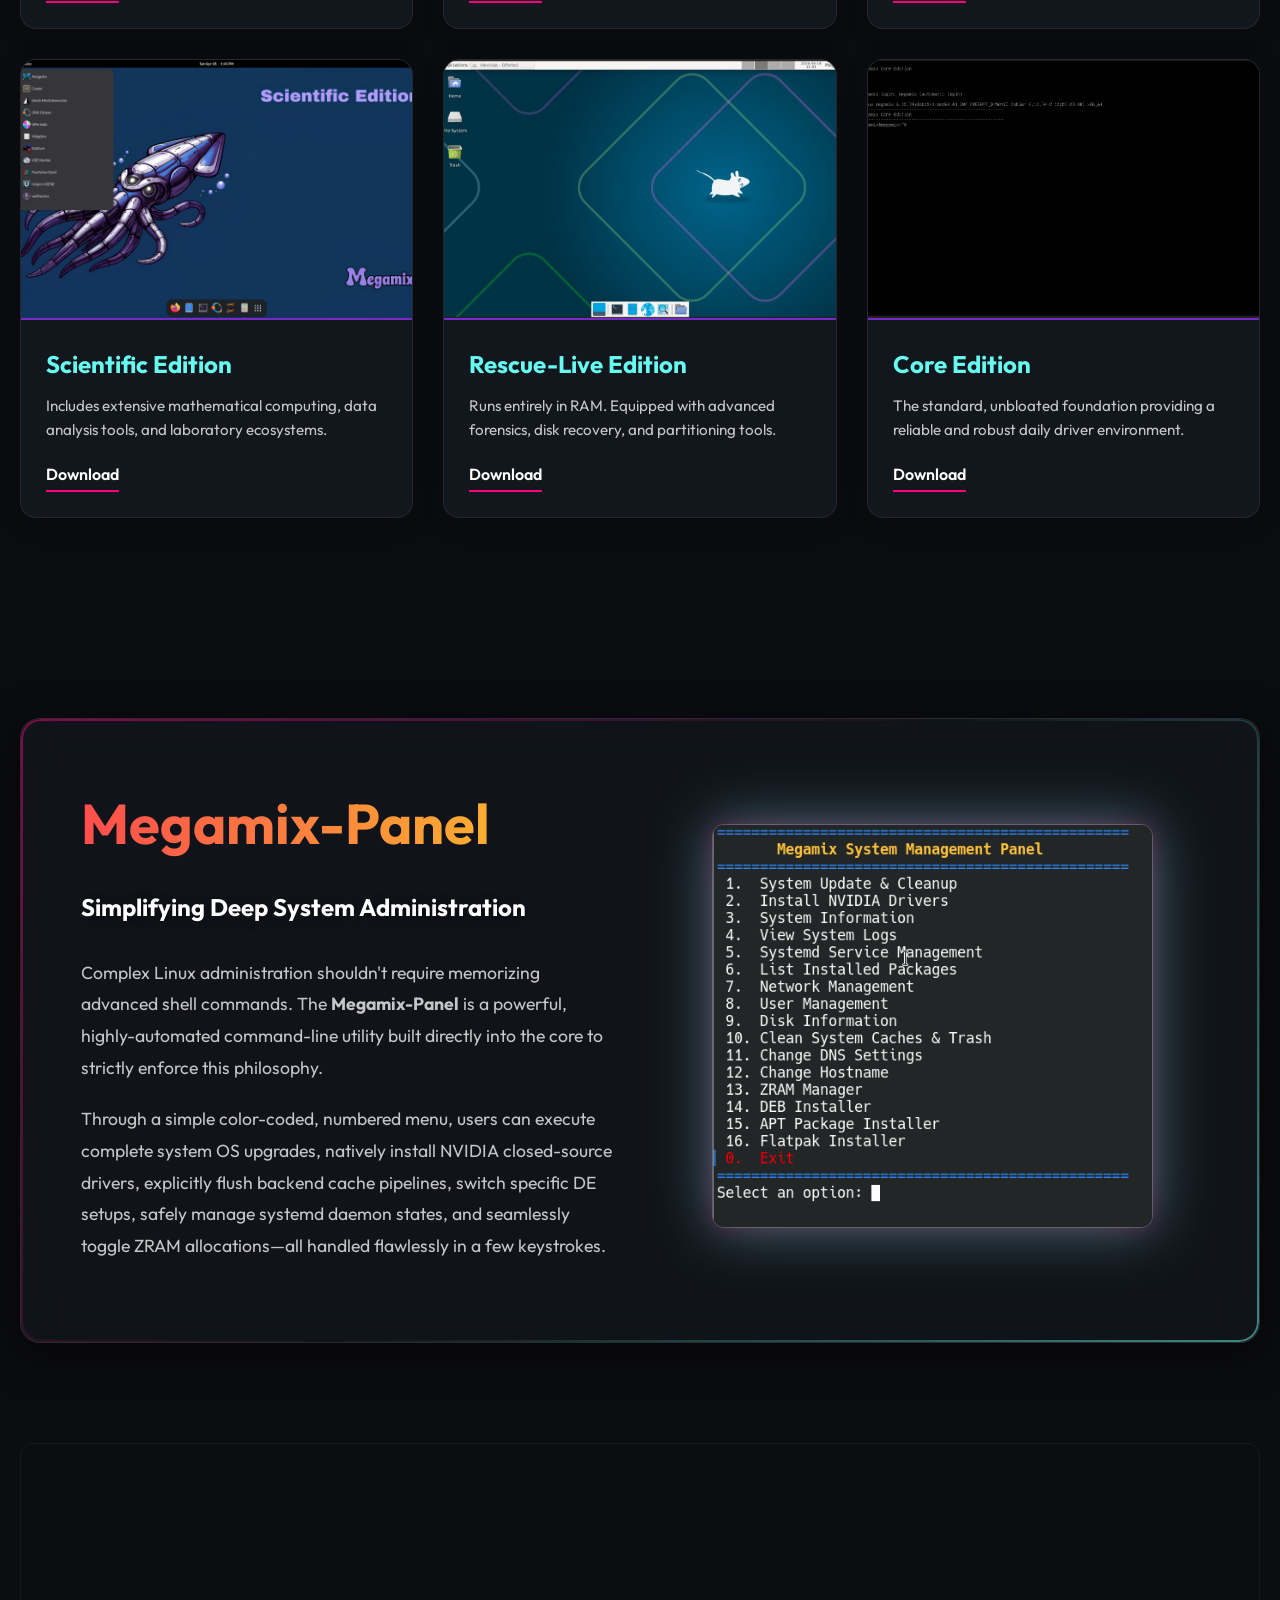
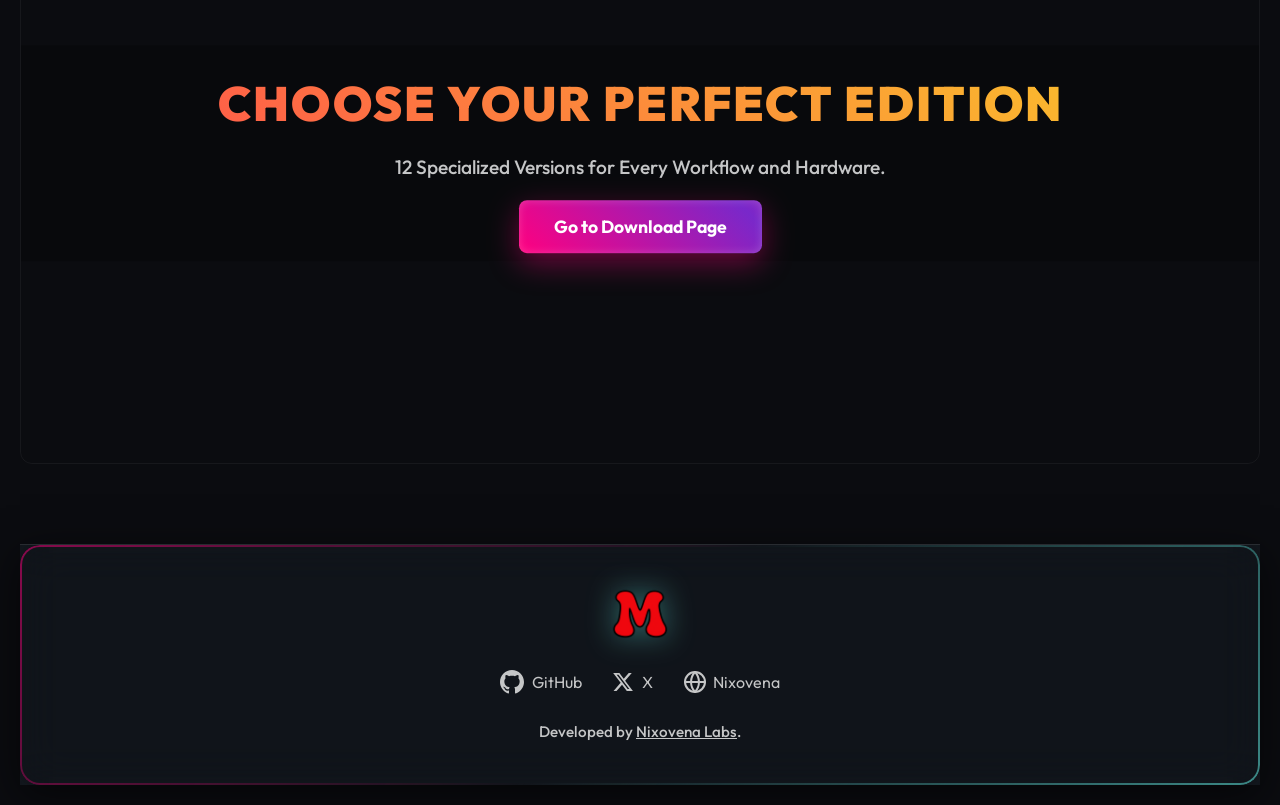
==== commit 0d89a358: "Update index.html" ====
--- a/index.html
+++ b/index.html
@@ -81,8 +81,8 @@
                     <img src="Assets/classic.png" alt="Classic Edition" class="edition-image">
                     <div class="edition-content">
                         <div class="edition-name">Classic Edition</div>
-                        <p class="edition-desc">Traditional paradigms and legacy desktop layouts for a familiar,
-                            nostalgic computing experience.</p>
+                        <p class="edition-desc">It offers the traditional, rock-solid Debian stability paired with the
+                            beautiful and highly customizable KDE Plasma desktop</p>
                         <a href="download.html" class="edition-link">Download</a>
                     </div>
                 </div>
@@ -207,11 +207,18 @@
             <div class="panel-content">
                 <h2 class="panel-title gradient-text">Megamix-Panel</h2>
                 <h3 class="panel-subtitle">Simplifying Deep System Administration</h3>
-                <p>Complex Linux administration shouldn't require memorizing advanced shell commands. The <strong>Megamix-Panel</strong> is a powerful, highly-automated command-line utility built directly into the core to strictly enforce this philosophy.</p>
-                <p>Through a simple color-coded, numbered menu, users can execute complete system OS upgrades, natively install NVIDIA closed-source drivers, explicitly flush backend cache pipelines, switch specific DE setups, safely manage systemd daemon states, and seamlessly toggle ZRAM allocations—all handled flawlessly in a few keystrokes.</p>
+                <p>Complex Linux administration shouldn't require memorizing advanced shell commands. The
+                    <strong>Megamix-Panel</strong> is a powerful, highly-automated command-line utility built directly
+                    into the core to strictly enforce this philosophy.
+                </p>
+                <p>Through a simple color-coded, numbered menu, users can execute complete system OS upgrades, natively
+                    install NVIDIA closed-source drivers, explicitly flush backend cache pipelines, switch specific DE
+                    setups, safely manage systemd daemon states, and seamlessly toggle ZRAM allocations—all handled
+                    flawlessly in a few keystrokes.</p>
             </div>
             <div class="panel-image-container">
-                <img src="Assets/megamix-panel.png" alt="Megamix Panel Interface" class="panel-image glow-image float-anim">
+                <img src="Assets/megamix-panel.png" alt="Megamix Panel Interface"
+                    class="panel-image glow-image float-anim">
             </div>
         </section>
 
@@ -230,26 +237,44 @@
             </div>
         </section>
 
-        <footer class="footer mega-glass-panel" style="display: flex; flex-direction: column; align-items: center; padding: 40px; margin-top: 80px; border-bottom: none; border-left: none; border-right: none; border-radius: 0;">
+        <footer class="footer mega-glass-panel"
+            style="display: flex; flex-direction: column; align-items: center; padding: 40px; margin-top: 80px; border-bottom: none; border-left: none; border-right: none; border-radius: 0;">
             <div style="display: flex; align-items: center; justify-content: center; margin-bottom: 25px;">
-                <img src="Assets/megamix.png" alt="Megamix Logo" style="height: 60px; width: auto; filter: drop-shadow(0 0 15px rgba(102, 252, 241, 0.4));">
+                <img src="Assets/megamix.png" alt="Megamix Logo"
+                    style="height: 60px; width: auto; filter: drop-shadow(0 0 15px rgba(102, 252, 241, 0.4));">
             </div>
             <div style="display: flex; gap: 30px; margin-bottom: 25px;">
-                <a href="https://github.com/Nixovena" target="_blank" style="color: var(--text-muted); text-decoration: none; font-size: 1rem; transition: color 0.3s; display: flex; align-items: center; gap: 8px;">
-                    <svg width="24" height="24" viewBox="0 0 24 24" fill="currentColor"><path d="M12 0c-6.626 0-12 5.373-12 12 0 5.302 3.438 9.8 8.207 11.387.599.111.793-.261.793-.577v-2.234c-3.338.726-4.033-1.416-4.033-1.416-.546-1.387-1.333-1.756-1.333-1.756-1.089-.745.083-.729.083-.729 1.205.084 1.839 1.237 1.839 1.237 1.07 1.834 2.807 1.304 3.492.997.107-.775.418-1.305.762-1.604-2.665-.305-5.467-1.334-5.467-5.931 0-1.311.469-2.381 1.236-3.221-.124-.303-.535-1.524.117-3.176 0 0 1.008-.322 3.301 1.23.957-.266 1.983-.399 3.003-.404 1.02.005 2.047.138 3.006.404 2.291-1.552 3.297-1.23 3.297-1.23.653 1.653.242 2.874.118 3.176.77.84 1.235 1.911 1.235 3.221 0 4.609-2.807 5.624-5.479 5.921.43.372.823 1.102.823 2.222v3.293c0 .319.192.694.801.576 4.765-1.589 8.199-6.086 8.199-11.386 0-6.627-5.373-12-12-12z"/></svg>
+                <a href="https://github.com/Nixovena" target="_blank"
+                    style="color: var(--text-muted); text-decoration: none; font-size: 1rem; transition: color 0.3s; display: flex; align-items: center; gap: 8px;">
+                    <svg width="24" height="24" viewBox="0 0 24 24" fill="currentColor">
+                        <path
+                            d="M12 0c-6.626 0-12 5.373-12 12 0 5.302 3.438 9.8 8.207 11.387.599.111.793-.261.793-.577v-2.234c-3.338.726-4.033-1.416-4.033-1.416-.546-1.387-1.333-1.756-1.333-1.756-1.089-.745.083-.729.083-.729 1.205.084 1.839 1.237 1.839 1.237 1.07 1.834 2.807 1.304 3.492.997.107-.775.418-1.305.762-1.604-2.665-.305-5.467-1.334-5.467-5.931 0-1.311.469-2.381 1.236-3.221-.124-.303-.535-1.524.117-3.176 0 0 1.008-.322 3.301 1.23.957-.266 1.983-.399 3.003-.404 1.02.005 2.047.138 3.006.404 2.291-1.552 3.297-1.23 3.297-1.23.653 1.653.242 2.874.118 3.176.77.84 1.235 1.911 1.235 3.221 0 4.609-2.807 5.624-5.479 5.921.43.372.823 1.102.823 2.222v3.293c0 .319.192.694.801.576 4.765-1.589 8.199-6.086 8.199-11.386 0-6.627-5.373-12-12-12z" />
+                    </svg>
                     GitHub
                 </a>
-                <a href="https://x.com/nixovena" target="_blank" style="color: var(--text-muted); text-decoration: none; font-size: 1rem; transition: color 0.3s; display: flex; align-items: center; gap: 8px;">
-                    <svg width="22" height="22" viewBox="0 0 24 24" fill="currentColor"><path d="M18.244 2.25h3.308l-7.227 8.26 8.502 11.24H16.17l-5.214-6.817L4.99 21.75H1.68l7.73-8.835L1.254 2.25H8.08l4.713 6.231zm-1.161 17.52h1.833L7.084 4.126H5.117z"/></svg>
+                <a href="https://x.com/nixovena" target="_blank"
+                    style="color: var(--text-muted); text-decoration: none; font-size: 1rem; transition: color 0.3s; display: flex; align-items: center; gap: 8px;">
+                    <svg width="22" height="22" viewBox="0 0 24 24" fill="currentColor">
+                        <path
+                            d="M18.244 2.25h3.308l-7.227 8.26 8.502 11.24H16.17l-5.214-6.817L4.99 21.75H1.68l7.73-8.835L1.254 2.25H8.08l4.713 6.231zm-1.161 17.52h1.833L7.084 4.126H5.117z" />
+                    </svg>
                     X
                 </a>
-                <a href="https://nixovena.org" target="_blank" style="color: var(--text-muted); text-decoration: none; font-size: 1rem; transition: color 0.3s; display: flex; align-items: center; gap: 6px;">
-                    <svg width="24" height="24" viewBox="0 0 24 24" fill="none" stroke="currentColor" stroke-width="2" stroke-linecap="round" stroke-linejoin="round"><circle cx="12" cy="12" r="10"/><path d="M12 2a15.3 15.3 0 0 1 4 10 15.3 15.3 0 0 1-4 10 15.3 15.3 0 0 1-4-10 15.3 15.3 0 0 1 4-10z"/><line x1="2" y1="12" x2="22" y2="12"/></svg>
+                <a href="https://nixovena.org" target="_blank"
+                    style="color: var(--text-muted); text-decoration: none; font-size: 1rem; transition: color 0.3s; display: flex; align-items: center; gap: 6px;">
+                    <svg width="24" height="24" viewBox="0 0 24 24" fill="none" stroke="currentColor" stroke-width="2"
+                        stroke-linecap="round" stroke-linejoin="round">
+                        <circle cx="12" cy="12" r="10" />
+                        <path
+                            d="M12 2a15.3 15.3 0 0 1 4 10 15.3 15.3 0 0 1-4 10 15.3 15.3 0 0 1-4-10 15.3 15.3 0 0 1 4-10z" />
+                        <line x1="2" y1="12" x2="22" y2="12" />
+                    </svg>
                     Nixovena
                 </a>
             </div>
             <div style="color: var(--text-muted); font-size: 0.95rem; font-weight: 500;">
-                Developed by <a href="https://nixovena.org" target="_blank" style="color: inherit; text-decoration: underline;">Nixovena Labs</a>.
+                Developed by <a href="https://nixovena.org" target="_blank"
+                    style="color: inherit; text-decoration: underline;">Nixovena Labs</a>.
             </div>
         </footer>
     </div>
